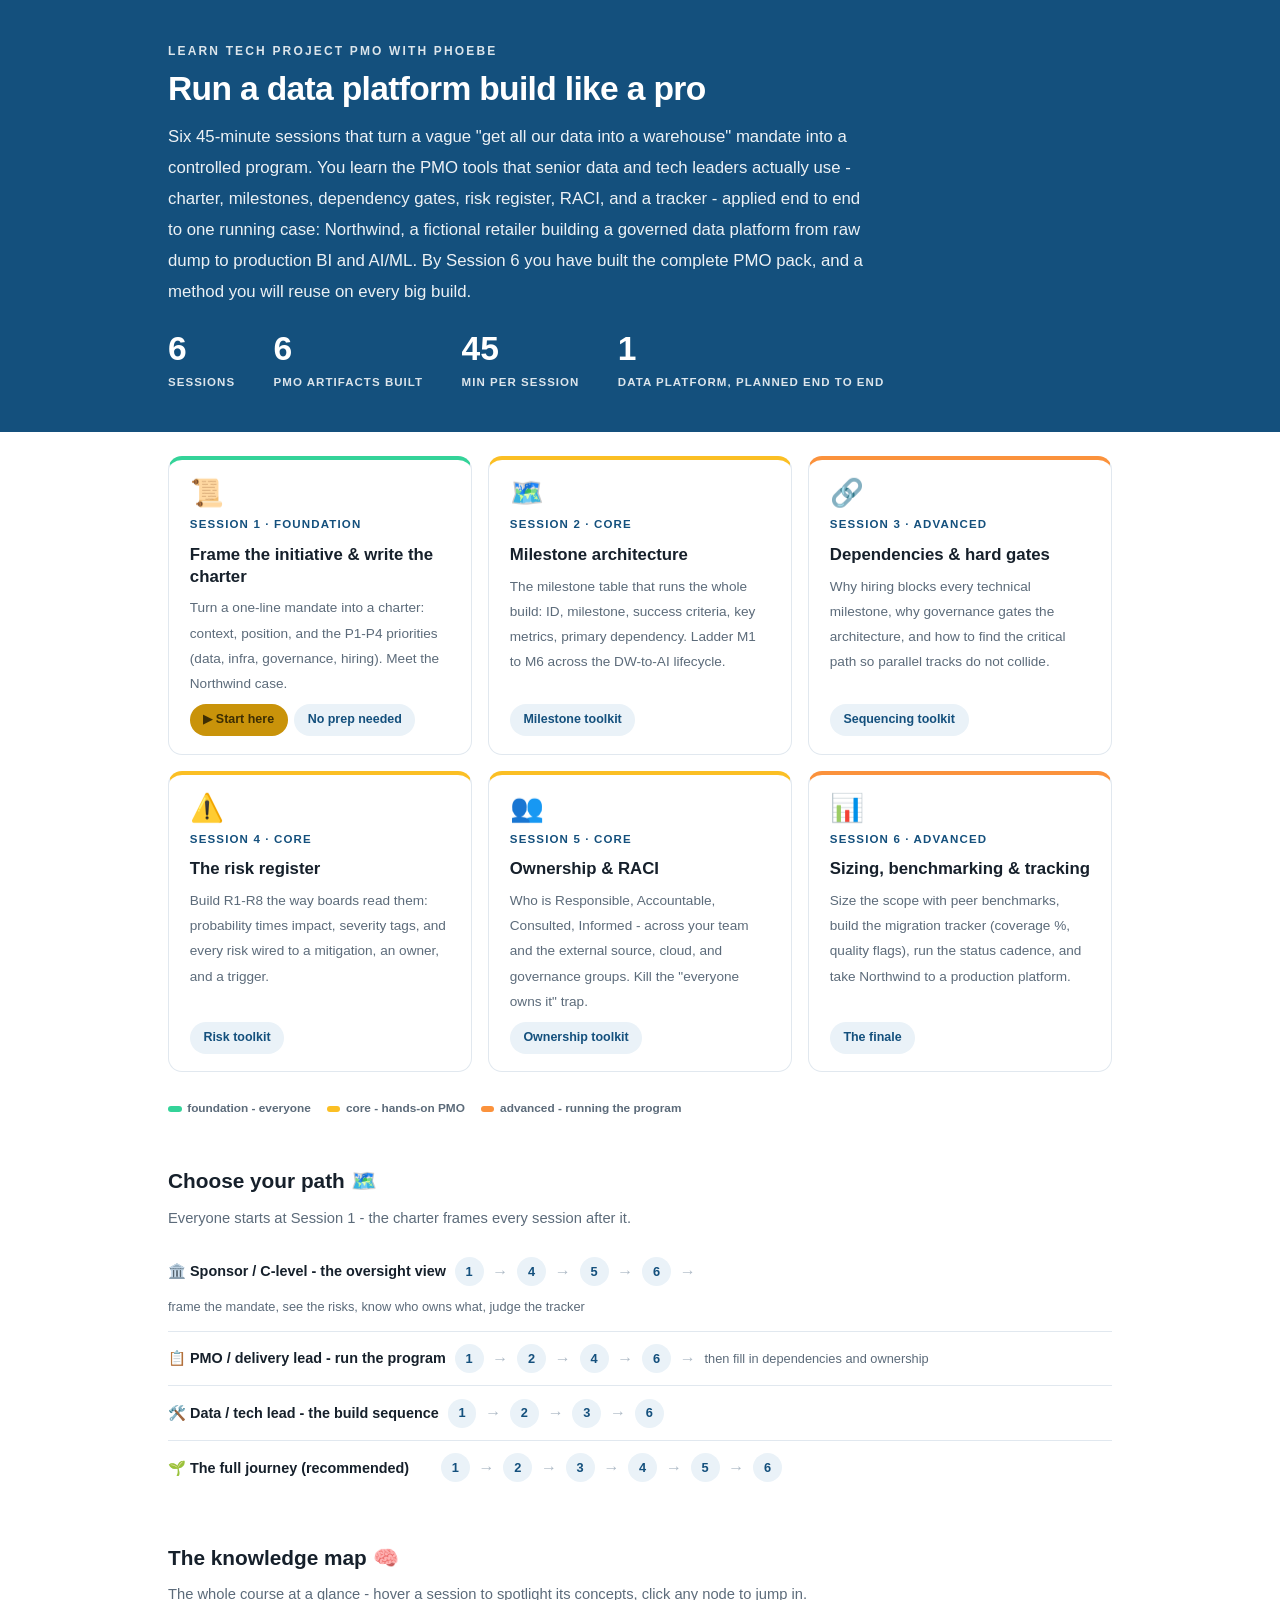
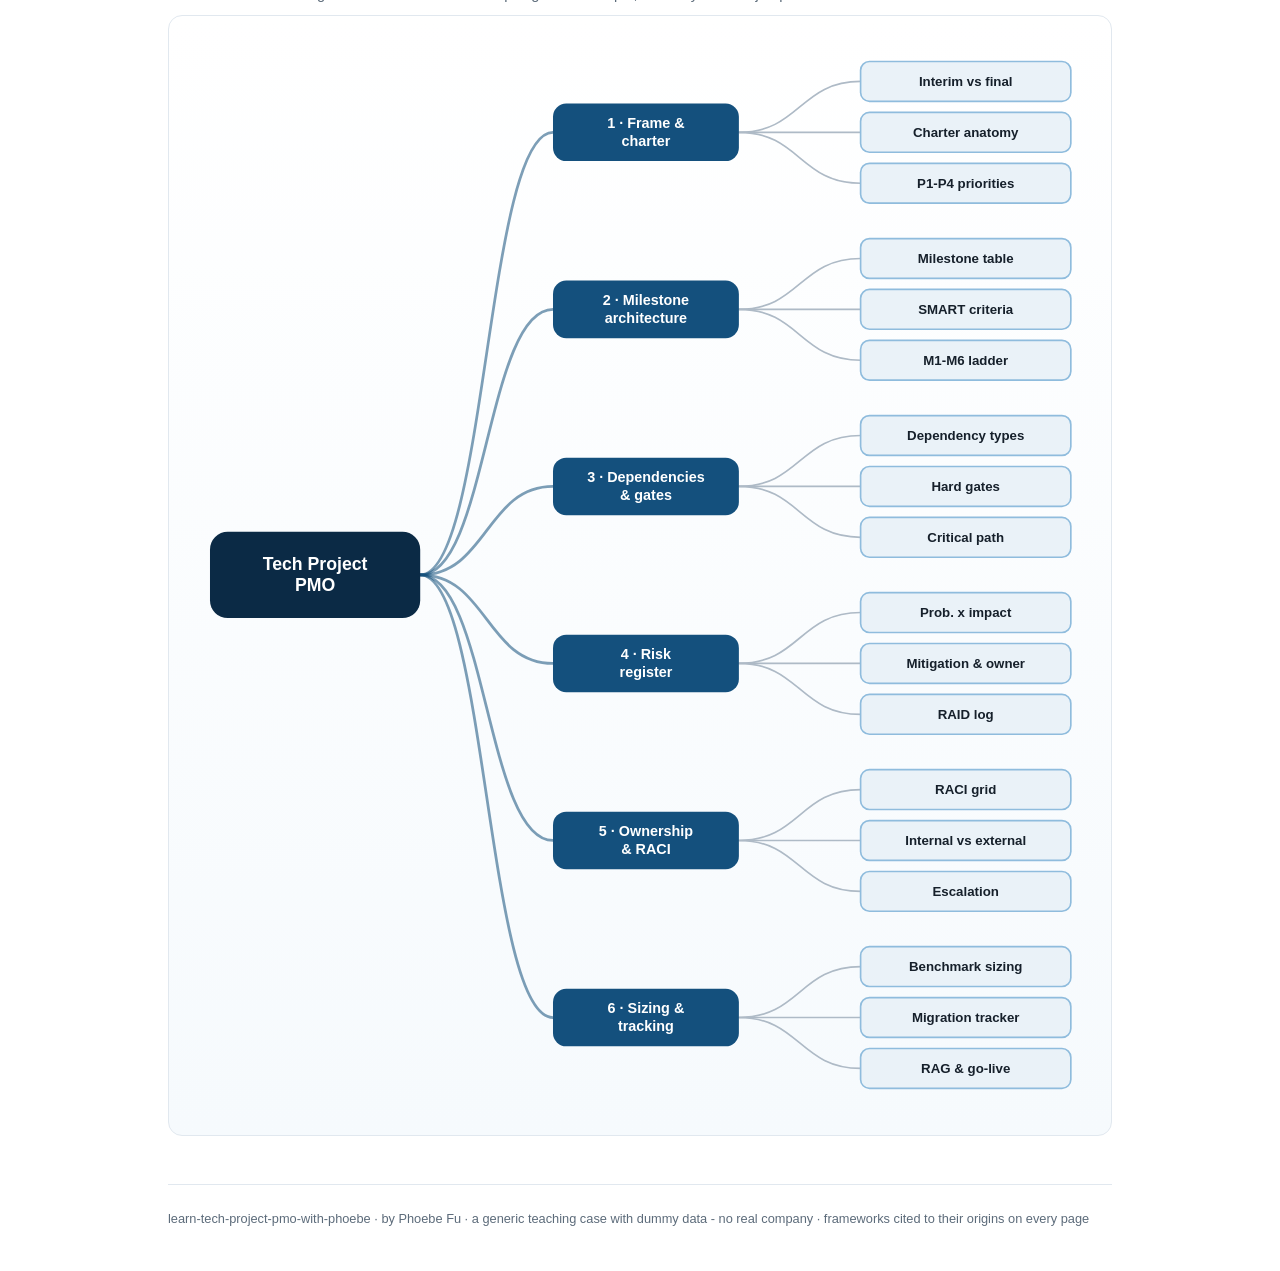
==== index.html @ c3e494a9 "Theme knowledge map from site CSS variables mindmap.js now reads --indigo/--indigo-deep/--indigo-50/" ====
<!DOCTYPE html>
<html lang="en">
<head>
<meta charset="UTF-8">
<meta name="viewport" content="width=device-width, initial-scale=1.0">
<title>learn tech project PMO with phoebe - run a data platform build like a pro</title>
<link rel="stylesheet" href="assets/style.css?v=1">
<style>
  .stats-row { display: flex; gap: 2.4rem; margin-top: 1.5rem; flex-wrap: wrap; }
  .stat b { display: block; font-size: 2.1rem; font-weight: 800; line-height: 1.05; font-variant-numeric: tabular-nums; }
  .stat span { font-size: .72rem; opacity: .85; text-transform: uppercase; letter-spacing: .09em; font-weight: 600; }

  .course-grid { display: grid; grid-template-columns: repeat(auto-fit, minmax(17rem, 1fr)); gap: 1rem; margin-top: 1.5rem; }
  .course-card {
    border: 1px solid var(--hairline);
    border-top: 4px solid var(--diff, var(--indigo));
    border-radius: var(--radius);
    padding: 1.2rem 1.3rem 1.1rem;
    display: flex;
    flex-direction: column;
    gap: .5rem;
    text-decoration: none;
    color: var(--ink);
    background: #fff;
    transition: box-shadow .15s ease, border-color .15s ease, transform .15s ease;
    position: relative;
  }
  .course-card:hover { border-color: var(--indigo-soft); border-top-color: var(--diff, var(--indigo)); box-shadow: 0 8px 28px rgba(20,80,125,.14); transform: translateY(-3px); }
  .course-card .cicon { font-size: 1.7rem; line-height: 1; }
  .course-card .cnum { font-size: .72rem; font-weight: 700; color: var(--indigo); text-transform: uppercase; letter-spacing: .1em; }
  .course-card h3 { font-size: 1.05rem; font-weight: 800; line-height: 1.3; }
  .course-card p { font-size: .85rem; color: var(--muted); flex: 1; }
  .course-card .meta { display: flex; gap: .4rem; flex-wrap: wrap; }

  .diff-legend { display: flex; gap: 1rem; margin-top: 1.6rem; font-size: .74rem; color: var(--muted); font-weight: 600; flex-wrap: wrap; }
  .diff-legend i { display: inline-block; width: .85rem; height: .35rem; border-radius: 999px; margin-right: .35rem; vertical-align: middle; }

  .paths { margin-top: 2.6rem; }
  .paths h2 { font-size: 1.3rem; font-weight: 800; margin-bottom: .3rem; }
  .paths .plede { color: var(--muted); font-size: .92rem; margin-bottom: .8rem; }
  .path { display: flex; gap: .55rem; align-items: center; padding: .75rem 0; border-bottom: .5px solid var(--hairline); flex-wrap: wrap; }
  .path:last-child { border-bottom: none; }
  .path b { min-width: 16.5rem; font-size: .9rem; }
  .path .pstep { background: var(--indigo-50); color: var(--indigo); border-radius: 999px; padding: .16rem .68rem; font-weight: 700; font-size: .8rem; text-decoration: none; transition: all .12s ease; }
  .path .pstep:hover { background: var(--indigo); color: #fff; }
  .path .parr { color: var(--faint); font-weight: 700; }

  .mm-section { margin-top: 1.6rem; }
  .mm-section h2 { font-size: 1.3rem; font-weight: 800; margin-bottom: .2rem; }
  .mm-section .mm-lede { color: var(--muted); font-size: .92rem; margin-bottom: .4rem; }
  .mm-wrap { border: 1px solid var(--hairline); border-radius: var(--radius); background: linear-gradient(180deg,#fff, #F6FAFD); padding: .6rem; overflow-x: auto; }
  .mm-svg { width: 100%; height: auto; display: block; max-width: 60rem; margin: 0 auto; min-width: 34rem; }
  .mm-link { cursor: pointer; text-decoration: none; }
  .mm-node rect { transition: opacity .15s ease, filter .15s ease; }
  .mm-node text { pointer-events: none; }
  .mm-link:hover .mm-node rect { filter: brightness(1.06); }
  .mm-edge { transition: opacity .15s ease; }
</style>
</head>
<body>

<header class="masthead">
  <div class="wrap">
    <div class="eyebrow">Learn Tech Project PMO with Phoebe</div>
    <h1>Run a data platform build like a pro</h1>
    <p class="sub">Six 45-minute sessions that turn a vague "get all our data into a warehouse" mandate into a controlled program. You learn the PMO tools that senior data and tech leaders actually use - charter, milestones, dependency gates, risk register, RACI, and a tracker - applied end to end to one running case: Northwind, a fictional retailer building a governed data platform from raw dump to production BI and AI/ML. By Session 6 you have built the complete PMO pack, and a method you will reuse on every big build.</p>
    <div class="stats-row">
      <div class="stat"><b data-count="6">6</b><span>sessions</span></div>
      <div class="stat"><b data-count="6">6</b><span>PMO artifacts built</span></div>
      <div class="stat"><b data-count="45">45</b><span>min per session</span></div>
      <div class="stat"><b data-count="1">1</b><span>data platform, planned end to end</span></div>
    </div>
  </div>
</header>

<main class="wrap">
  

  <section class="section">
    <div class="course-grid">
      <a class="course-card" href="courses/01-frame-the-initiative.html" style="--diff:#34D399">
        <span class="cicon">📜</span>
        <span class="cnum">Session 1 · foundation</span>
        <h3>Frame the initiative &amp; write the charter</h3>
        <p>Turn a one-line mandate into a charter: context, position, and the P1-P4 priorities (data, infra, governance, hiring). Meet the Northwind case.</p>
        <span class="meta"><span class="pill amber">▶ Start here</span><span class="pill light">No prep needed</span></span>
      </a>
      <a class="course-card" href="courses/02-milestone-architecture.html" style="--diff:#FBBF24">
        <span class="cicon">🗺️</span>
        <span class="cnum">Session 2 · core</span>
        <h3>Milestone architecture</h3>
        <p>The milestone table that runs the whole build: ID, milestone, success criteria, key metrics, primary dependency. Ladder M1 to M6 across the DW-to-AI lifecycle.</p>
        <span class="meta"><span class="pill light">Milestone toolkit</span></span>
      </a>
      <a class="course-card" href="courses/03-dependencies-and-gates.html" style="--diff:#FB923C">
        <span class="cicon">🔗</span>
        <span class="cnum">Session 3 · advanced</span>
        <h3>Dependencies &amp; hard gates</h3>
        <p>Why hiring blocks every technical milestone, why governance gates the architecture, and how to find the critical path so parallel tracks do not collide.</p>
        <span class="meta"><span class="pill light">Sequencing toolkit</span></span>
      </a>
      <a class="course-card" href="courses/04-the-risk-register.html" style="--diff:#FBBF24">
        <span class="cicon">⚠️</span>
        <span class="cnum">Session 4 · core</span>
        <h3>The risk register</h3>
        <p>Build R1-R8 the way boards read them: probability times impact, severity tags, and every risk wired to a mitigation, an owner, and a trigger.</p>
        <span class="meta"><span class="pill light">Risk toolkit</span></span>
      </a>
      <a class="course-card" href="courses/05-ownership-and-raci.html" style="--diff:#FBBF24">
        <span class="cicon">👥</span>
        <span class="cnum">Session 5 · core</span>
        <h3>Ownership &amp; RACI</h3>
        <p>Who is Responsible, Accountable, Consulted, Informed - across your team and the external source, cloud, and governance groups. Kill the "everyone owns it" trap.</p>
        <span class="meta"><span class="pill light">Ownership toolkit</span></span>
      </a>
      <a class="course-card" href="courses/06-sizing-and-tracking.html" style="--diff:#FB923C">
        <span class="cicon">📊</span>
        <span class="cnum">Session 6 · advanced</span>
        <h3>Sizing, benchmarking &amp; tracking</h3>
        <p>Size the scope with peer benchmarks, build the migration tracker (coverage %, quality flags), run the status cadence, and take Northwind to a production platform.</p>
        <span class="meta"><span class="pill light">The finale</span></span>
      </a>
    </div>
    <div class="diff-legend">
      <span><i style="background:#34D399"></i>foundation - everyone</span>
      <span><i style="background:#FBBF24"></i>core - hands-on PMO</span>
      <span><i style="background:#FB923C"></i>advanced - running the program</span>
    </div>

    <div class="paths">
      <h2>Choose your path 🗺️</h2>
      <p class="plede">Everyone starts at Session 1 - the charter frames every session after it.</p>
      <div class="path"><b>🏛️ Sponsor / C-level - the oversight view</b>
        <a class="pstep" href="courses/01-frame-the-initiative.html">1</a><span class="parr">→</span>
        <a class="pstep" href="courses/04-the-risk-register.html">4</a><span class="parr">→</span>
        <a class="pstep" href="courses/05-ownership-and-raci.html">5</a><span class="parr">→</span>
        <a class="pstep" href="courses/06-sizing-and-tracking.html">6</a><span class="parr">→</span>
        <span style="font-size:.8rem;color:var(--muted)">frame the mandate, see the risks, know who owns what, judge the tracker</span>
      </div>
      <div class="path"><b>📋 PMO / delivery lead - run the program</b>
        <a class="pstep" href="courses/01-frame-the-initiative.html">1</a><span class="parr">→</span>
        <a class="pstep" href="courses/02-milestone-architecture.html">2</a><span class="parr">→</span>
        <a class="pstep" href="courses/04-the-risk-register.html">4</a><span class="parr">→</span>
        <a class="pstep" href="courses/06-sizing-and-tracking.html">6</a><span class="parr">→</span>
        <span style="font-size:.8rem;color:var(--muted)">then fill in dependencies and ownership</span>
      </div>
      <div class="path"><b>🛠️ Data / tech lead - the build sequence</b>
        <a class="pstep" href="courses/01-frame-the-initiative.html">1</a><span class="parr">→</span>
        <a class="pstep" href="courses/02-milestone-architecture.html">2</a><span class="parr">→</span>
        <a class="pstep" href="courses/03-dependencies-and-gates.html">3</a><span class="parr">→</span>
        <a class="pstep" href="courses/06-sizing-and-tracking.html">6</a>
      </div>
      <div class="path"><b>🌱 The full journey (recommended)</b>
        <a class="pstep" href="courses/01-frame-the-initiative.html">1</a><span class="parr">→</span>
        <a class="pstep" href="courses/02-milestone-architecture.html">2</a><span class="parr">→</span>
        <a class="pstep" href="courses/03-dependencies-and-gates.html">3</a><span class="parr">→</span>
        <a class="pstep" href="courses/04-the-risk-register.html">4</a><span class="parr">→</span>
        <a class="pstep" href="courses/05-ownership-and-raci.html">5</a><span class="parr">→</span>
        <a class="pstep" href="courses/06-sizing-and-tracking.html">6</a>
      </div>
    </div>
  </section>

  <section class="section mm-section">
    <h2>The knowledge map 🧠</h2>
    <p class="mm-lede">The whole course at a glance - hover a session to spotlight its concepts, click any node to jump in.</p>
    <div class="mm-wrap"><div id="mindmap"></div></div>
  </section>

  <footer class="pagefoot">
    <span>learn-tech-project-pmo-with-phoebe · by Phoebe Fu · a generic teaching case with dummy data - no real company · frameworks cited to their origins on every page</span>
  </footer>
</main>

<script>
window.MINDMAP_DATA = {
  title: "Tech Project\nPMO",
  centerColor: "#0B2A45",
  sessions: [
    { label: "Frame &\ncharter", href: "courses/01-frame-the-initiative.html", color: "#34D399",
      concepts: [
        { label: "Interim vs final", href: "courses/01-frame-the-initiative.html" },
        { label: "Charter anatomy", href: "courses/01-frame-the-initiative.html" },
        { label: "P1-P4 priorities", href: "courses/01-frame-the-initiative.html" } ] },
    { label: "Milestone\narchitecture", href: "courses/02-milestone-architecture.html", color: "#FBBF24",
      concepts: [
        { label: "Milestone table", href: "courses/02-milestone-architecture.html" },
        { label: "SMART criteria", href: "courses/02-milestone-architecture.html" },
        { label: "M1-M6 ladder", href: "courses/02-milestone-architecture.html" } ] },
    { label: "Dependencies\n& gates", href: "courses/03-dependencies-and-gates.html", color: "#FB923C",
      concepts: [
        { label: "Dependency types", href: "courses/03-dependencies-and-gates.html" },
        { label: "Hard gates", href: "courses/03-dependencies-and-gates.html" },
        { label: "Critical path", href: "courses/03-dependencies-and-gates.html" } ] },
    { label: "Risk\nregister", href: "courses/04-the-risk-register.html", color: "#FBBF24",
      concepts: [
        { label: "Prob. x impact", href: "courses/04-the-risk-register.html" },
        { label: "Mitigation & owner", href: "courses/04-the-risk-register.html" },
        { label: "RAID log", href: "courses/04-the-risk-register.html" } ] },
    { label: "Ownership\n& RACI", href: "courses/05-ownership-and-raci.html", color: "#FBBF24",
      concepts: [
        { label: "RACI grid", href: "courses/05-ownership-and-raci.html" },
        { label: "Internal vs external", href: "courses/05-ownership-and-raci.html" },
        { label: "Escalation", href: "courses/05-ownership-and-raci.html" } ] },
    { label: "Sizing &\ntracking", href: "courses/06-sizing-and-tracking.html", color: "#FB923C",
      concepts: [
        { label: "Benchmark sizing", href: "courses/06-sizing-and-tracking.html" },
        { label: "Migration tracker", href: "courses/06-sizing-and-tracking.html" },
        { label: "RAG & go-live", href: "courses/06-sizing-and-tracking.html" } ] }
  ]
};
</script>
<script src="assets/mindmap.js?v=12"></script>
<script src="assets/app.js?v=1"></script>
</body>
</html>
---- assets/style.css ----
/* learn-claude-with-phoebe - editorial bold design system
   Accent: indigo #14507D · Ink: #16202B · Flagship: amber #C9930A */

:root {
  --indigo: #14507D;
  --indigo-deep: #0B2A45;
  --indigo-mid: #2E77AB;
  --indigo-soft: #8FBCDD;
  --indigo-50: #EAF2F8;
  --ink: #16202B;
  --muted: #5C6B7A;
  --faint: #AEBAC6;
  --hairline: #E1E8EF;
  --amber: #C9930A;
  --amber-ink: #3D2E03;
  --amber-50: #FBF3DD;
  --paper: #FFFFFF;
  --code-bg: #0E2233;
  --code-ink: #DCE9F3;
  --radius: 14px;
}

* { margin: 0; padding: 0; box-sizing: border-box; }

html { font-size: 16px; scroll-behavior: smooth; }
html.zoom-125 { font-size: 20px; }
html.zoom-150 { font-size: 24px; }

body {
  font-family: "Inter", -apple-system, BlinkMacSystemFont, "Segoe UI", Roboto, sans-serif;
  background: var(--paper);
  color: var(--ink);
  line-height: 1.85;
  font-feature-settings: "tnum";
}

.wrap { max-width: 62rem; margin: 0 auto; padding: 0 1.5rem; }

/* ---------- header band ---------- */
.masthead {
  background: var(--indigo);
  color: #fff;
  padding: 2.5rem 0 2.25rem;
}
.masthead .eyebrow {
  font-size: .75rem;
  letter-spacing: .18em;
  text-transform: uppercase;
  opacity: .85;
  font-weight: 600;
}
.masthead h1 {
  font-size: 2.1rem;
  line-height: 1.15;
  font-weight: 800;
  margin: .5rem 0 .75rem;
  letter-spacing: -.02em;
}
.masthead h1 .accent { color: inherit; }
.masthead .sub { font-size: 1.05rem; opacity: .92; max-width: 44rem; }

.chip-row { display: flex; flex-wrap: wrap; gap: .5rem; margin-top: 1.1rem; }
.chip {
  display: inline-flex;
  align-items: center;
  gap: .35rem;
  border-radius: 999px;
  padding: .25rem .8rem;
  font-size: .78rem;
  font-weight: 600;
  white-space: nowrap;
}
.chip.level { background: #fff; color: var(--indigo); }
.chip.audience { background: rgba(255,255,255,.16); color: #fff; border: 1px solid rgba(255,255,255,.35); }
.chip.time { background: var(--ink); color: #fff; font-variant-numeric: tabular-nums; }

/* ---------- agenda bar ---------- */
.agenda {
  display: flex;
  border-radius: 999px;
  overflow: hidden;
  margin: 1.4rem 0 0;
  font-size: .72rem;
  font-weight: 600;
  text-align: center;
  color: #fff;
}
.agenda span { padding: .45rem .3rem; white-space: nowrap; overflow: hidden; text-overflow: ellipsis; }
.agenda .a1 { background: var(--indigo-deep); }
.agenda .a2 { background: var(--indigo-mid); }
.agenda .a3 { background: var(--amber); color: var(--amber-ink); }
.agenda .a4 { background: var(--indigo-soft); }

/* ---------- toolbar ---------- */
.toolbar {
  position: sticky;
  top: 0;
  z-index: 40;
  background: rgba(255,255,255,.94);
  backdrop-filter: blur(6px);
  border-bottom: 1px solid var(--hairline);
  padding: .55rem 0;
}
.toolbar .wrap { display: flex; align-items: center; gap: .6rem; }
.toolbar .crumb { font-size: .8rem; color: var(--muted); font-weight: 600; margin-right: auto; }
.toolbar .crumb a { color: var(--indigo); text-decoration: none; }
.btn {
  border: 1px solid var(--hairline);
  background: #fff;
  color: var(--ink);
  border-radius: 999px;
  padding: .35rem .9rem;
  font-size: .78rem;
  font-weight: 600;
  cursor: pointer;
  font-family: inherit;
  transition: all .15s ease;
}
.btn:hover { border-color: var(--indigo); color: var(--indigo); }
.btn.primary { background: var(--indigo); border-color: var(--indigo); color: #fff; }
.btn.primary:hover { background: var(--indigo-deep); }

/* ---------- sections ---------- */
main { padding: 2.5rem 0 4rem; }

.section { margin-bottom: 2.8rem; }
.section-kicker { margin-bottom: 1rem; }
.section-kicker .klabel {
  display: block;
  font-size: .72rem;
  text-transform: uppercase;
  letter-spacing: .1em;
  color: var(--indigo);
  font-weight: 700;
  margin-bottom: .35rem;
}
.section-kicker h2 {
  font-size: 1.45rem;
  font-weight: 800;
  letter-spacing: -.01em;
  display: flex;
  align-items: center;
  gap: .7rem;
  flex-wrap: wrap;
}
.section-kicker .tag {
  border-radius: 999px;
  padding: .18rem .7rem;
  font-size: .7rem;
  font-weight: 700;
  text-transform: uppercase;
  letter-spacing: .08em;
}
.tag.concept { background: var(--indigo-50); color: var(--indigo); }
.tag.demo { background: var(--amber-50); color: var(--amber-ink); }
.tag.exercise { background: var(--ink); color: #fff; }

.lede { color: var(--muted); max-width: 46rem; margin-bottom: 1.4rem; line-height: 1.8; }

/* live vs self-study markers on cards */
.mode {
  font-size: .64rem;
  font-weight: 700;
  text-transform: uppercase;
  letter-spacing: .07em;
  padding: .14rem .6rem;
  border-radius: 999px;
  flex: none;
}
.mode.live { background: var(--indigo); color: #fff; }
.mode.self { background: #fff; color: var(--muted); border: 1px solid var(--hairline); }

/* ---------- accordions ---------- */
details.card {
  border: 1px solid var(--hairline);
  border-radius: var(--radius);
  margin-bottom: .8rem;
  overflow: hidden;
  background: #fff;
}
details.card[open] { border-color: var(--indigo-soft); box-shadow: 0 8px 28px rgba(20,80,125,.08); }
details.card summary {
  list-style: none;
  cursor: pointer;
  padding: 1rem 1.25rem;
  display: flex;
  align-items: center;
  gap: .75rem;
  font-weight: 700;
  font-size: 1.02rem;
  user-select: none;
}
details.card summary::-webkit-details-marker { display: none; }
details.card summary .dot {
  width: .6rem; height: .6rem;
  border-radius: 999px;
  background: var(--indigo);
  flex: none;
}
details.card summary .mini { margin-left: auto; font-size: .72rem; color: var(--muted); font-weight: 600; white-space: nowrap; }
details.card summary .caret { transition: transform .2s ease; color: var(--indigo); font-size: .8rem; }
details.card[open] summary .caret { transform: rotate(90deg); }
details.card .body { padding: 0 1.25rem 1.4rem; border-top: 1px solid var(--hairline); padding-top: 1.15rem; }
details.card .body p { margin-bottom: 1.05rem; max-width: 48rem; }
details.card .body p:last-child { margin-bottom: 0; }
details.card .body ul, details.card .body ol { margin: 0 0 1.1rem 1.2rem; max-width: 47rem; }
details.card .body li { margin-bottom: .65rem; }
details.card .body h4 { font-size: .95rem; font-weight: 700; margin: 1.1rem 0 .45rem; }
details.card .body h4:first-child { margin-top: 0; }

/* ---------- pills & legends ---------- */
.legend { display: flex; flex-wrap: wrap; gap: .5rem; margin: 0 0 1.2rem; }
.pill {
  display: inline-flex;
  align-items: center;
  gap: .4rem;
  border-radius: 999px;
  padding: .28rem .85rem;
  font-size: .78rem;
  font-weight: 600;
}
.pill.solid { background: var(--indigo); color: #fff; }
.pill.light { background: var(--indigo-50); color: var(--indigo); }
.pill.inkpill { background: var(--ink); color: #fff; }
.pill.amber, .pill.peach { background: var(--amber); color: var(--amber-ink); }
.pill.bare { color: var(--faint); }

/* ---------- 4D grid ---------- */
.grid-2 { display: grid; grid-template-columns: repeat(auto-fit, minmax(15rem, 1fr)); gap: .8rem; margin: .5rem 0 1rem; }
.d-card {
  border: 1px solid var(--hairline);
  border-left: 4px solid var(--indigo);
  border-radius: 10px;
  padding: 1rem 1.1rem;
}
.d-card h4 { font-size: .95rem; margin-bottom: .3rem; }
.d-card h4 .lead-letter { color: var(--indigo); }
.d-card p { font-size: .86rem; color: var(--muted); margin: 0; }

/* ---------- tables ---------- */
table.clean { width: 100%; border-collapse: collapse; font-size: .9rem; margin: .4rem 0 1rem; }
table.clean th {
  text-align: left;
  font-size: .72rem;
  text-transform: uppercase;
  letter-spacing: .08em;
  color: var(--muted);
  padding: .5rem .6rem;
  border-bottom: 2px solid var(--ink);
}
table.clean td { padding: .7rem .6rem; border-bottom: .5px solid var(--hairline); vertical-align: top; line-height: 1.7; }
table.clean td:first-child { font-weight: 600; }

/* ---------- prompt boxes ---------- */
.prompt-box {
  position: relative;
  background: var(--code-bg);
  color: var(--code-ink);
  border-radius: var(--radius);
  padding: 1.1rem 1.2rem;
  margin: 1rem 0 1.2rem;
  font-family: "SF Mono", ui-monospace, Menlo, Consolas, monospace;
  font-size: .84rem;
  line-height: 1.65;
  white-space: pre-wrap;
  word-break: break-word;
}
.prompt-box .label {
  position: absolute;
  top: -0.7rem;
  left: 1rem;
  background: var(--indigo);
  color: #fff;
  font-family: "Inter", -apple-system, sans-serif;
  font-size: .68rem;
  font-weight: 700;
  letter-spacing: .06em;
  text-transform: uppercase;
  border-radius: 999px;
  padding: .15rem .7rem;
}
.prompt-box.bad .label { background: var(--faint); color: var(--ink); }
.prompt-box.good .label { background: var(--amber); color: var(--amber-ink); }
.copy-btn {
  position: absolute;
  top: .7rem;
  right: .7rem;
  background: rgba(255,255,255,.1);
  border: 1px solid rgba(255,255,255,.25);
  color: #fff;
  border-radius: 999px;
  padding: .25rem .8rem;
  font-size: .72rem;
  font-weight: 600;
  cursor: pointer;
  font-family: "Inter", -apple-system, sans-serif;
  transition: background .15s ease;
}
.copy-btn:hover { background: rgba(255,255,255,.22); }
.copy-btn.copied { background: var(--amber); border-color: var(--amber); color: var(--amber-ink); }

/* ---------- demo steps ---------- */
.steps { counter-reset: step; margin: .6rem 0 1rem; }
.step {
  display: flex;
  gap: .9rem;
  padding: .85rem 0;
  border-bottom: .5px solid var(--hairline);
}
.step:last-child { border-bottom: none; }
.step::before {
  counter-increment: step;
  content: counter(step);
  flex: none;
  width: 1.7rem; height: 1.7rem;
  border-radius: 999px;
  background: var(--indigo-50);
  color: var(--indigo);
  font-weight: 700;
  font-size: .85rem;
  display: inline-flex;
  align-items: center;
  justify-content: center;
  margin-top: .1rem;
}
.step p { margin: 0; }

/* ---------- callouts ---------- */
.callout {
  border-radius: var(--radius);
  padding: 1rem 1.2rem;
  margin: 1rem 0;
  font-size: .92rem;
}
.callout.tip { background: var(--indigo-50); border-left: 4px solid var(--indigo); }
.callout.win { background: var(--amber-50); border-left: 4px solid var(--amber); }
.callout strong:first-child { display: block; margin-bottom: .2rem; }

.callout.example {
  background: #FFFFFF;
  border: 1px solid var(--hairline);
  border-left: 4px solid var(--amber);
  font-size: .9rem;
}
.callout.example .ex-pill {
  display: inline-block;
  background: var(--amber);
  color: var(--amber-ink);
  border-radius: 999px;
  padding: .15rem .7rem;
  font-size: .68rem;
  font-weight: 700;
  text-transform: uppercase;
  letter-spacing: .06em;
  margin-bottom: .5rem;
}
.callout.example p { margin: 0 0 .75rem; max-width: 47rem; }
.callout.example p:last-child { margin-bottom: 0; }
.callout.example ul { margin: 0 0 0 1.1rem; max-width: 46rem; }
.callout.example li { margin-bottom: .6rem; }
.callout.example li:last-child { margin-bottom: 0; }

/* ---------- zoomable figures ---------- */
figure.zoomable {
  border: 1px solid var(--hairline);
  border-radius: var(--radius);
  padding: 1.2rem;
  margin: 1rem 0 1.4rem;
  cursor: zoom-in;
  transition: box-shadow .15s ease;
  background: #fff;
}
figure.zoomable:hover { box-shadow: 0 8px 28px rgba(20,80,125,.12); }
figure.zoomable svg, figure.zoomable img { width: 100%; height: auto; display: block; }
figure.zoomable figcaption {
  margin-top: .6rem;
  font-size: .76rem;
  color: var(--muted);
  font-weight: 600;
  display: flex;
  align-items: center;
  gap: .4rem;
}

.lightbox {
  position: fixed;
  inset: 0;
  z-index: 100;
  background: rgba(22,32,43,.9);
  display: none;
  align-items: center;
  justify-content: center;
  padding: 3vh 3vw;
  cursor: zoom-out;
}
.lightbox.open { display: flex; }
.lightbox .inner {
  background: #fff;
  border-radius: var(--radius);
  padding: 2rem;
  max-width: 94vw;
  max-height: 92vh;
  overflow: auto;
}
.lightbox .inner svg, .lightbox .inner img { width: min(88vw, 70rem); height: auto; }
.lightbox .close-hint {
  position: fixed;
  top: 1rem; right: 1.4rem;
  color: #fff;
  font-size: .8rem;
  font-weight: 600;
  opacity: .8;
}

/* ---------- courses covered ---------- */
.covered { border: 1px solid var(--hairline); border-radius: var(--radius); overflow: hidden; }
.covered-row {
  display: flex;
  align-items: baseline;
  gap: .8rem;
  padding: .75rem 1.1rem;
  border-bottom: .5px solid var(--hairline);
  font-size: .9rem;
}
.covered-row:last-child { border-bottom: none; }
.covered-row .status { flex: none; }
.covered-row .name { font-weight: 600; }
.covered-row .note { margin-left: auto; color: var(--muted); font-size: .78rem; text-align: right; }

/* ---------- cheat sheet footer ---------- */
.cheat {
  background: var(--ink);
  color: #fff;
  border-radius: var(--radius);
  padding: 1.6rem 1.6rem 1.3rem;
  margin-top: 3rem;
}
.cheat h3 { font-size: 1.1rem; margin-bottom: 1rem; }
.cheat h3 span { color: var(--indigo-soft); }
.cheat .grid-2 { gap: 1rem; }
.cheat .cheat-item { border-left: 3px solid var(--indigo-mid); padding-left: .8rem; }
.cheat .cheat-item b { display: block; font-size: .85rem; color: var(--indigo-soft); }
.cheat .cheat-item span { font-size: .82rem; opacity: .85; }

footer.pagefoot {
  border-top: 1px solid var(--hairline);
  margin-top: 3rem;
  padding: 1.4rem 0 2.5rem;
  font-size: .8rem;
  color: var(--muted);
  display: flex;
  justify-content: space-between;
  flex-wrap: wrap;
  gap: .8rem;
}
footer.pagefoot a { color: var(--indigo); text-decoration: none; font-weight: 600; }

/* ---------- wayfinding: reading progress + section dots + part numbers ---------- */

#progress-bar {
  position: fixed;
  top: 0; left: 0;
  height: 3px;
  width: 0;
  background: linear-gradient(90deg, var(--indigo), var(--amber));
  z-index: 90;
}

.pagenav {
  position: fixed;
  right: 1.1rem;
  top: 50%;
  transform: translateY(-50%);
  z-index: 50;
  display: flex;
  flex-direction: column;
  gap: .55rem;
}
.pagenav a {
  width: .68rem; height: .68rem;
  border-radius: 999px;
  background: #fff;
  border: 2px solid var(--faint);
  display: block;
  position: relative;
  transition: all .15s ease;
}
.pagenav a:hover { border-color: var(--indigo); transform: scale(1.3); }
.pagenav a.active { background: var(--indigo); border-color: var(--indigo); }
.pagenav a .nlabel {
  position: absolute;
  right: 1.4rem;
  top: 50%;
  transform: translateY(-50%);
  background: var(--ink);
  color: #fff;
  font-size: .7rem;
  font-weight: 600;
  padding: .22rem .65rem;
  border-radius: 6px;
  white-space: nowrap;
  opacity: 0;
  pointer-events: none;
  transition: opacity .15s ease;
}
.pagenav a:hover .nlabel { opacity: 1; }
@media (max-width: 74rem) { .pagenav { display: none; } }

main { counter-reset: partnum -1; }
.section .section-kicker { position: relative; }
.section .section-kicker::before {
  counter-increment: partnum;
  content: counter(partnum, decimal-leading-zero);
  position: absolute;
  right: 0;
  top: -1.2rem;
  font-size: 4.4rem;
  font-weight: 800;
  color: var(--indigo-50);
  line-height: 1;
  font-variant-numeric: tabular-nums;
  pointer-events: none;
  z-index: 0;
}
.section .section-kicker > * { position: relative; z-index: 1; }

details.card summary { transition: background .15s ease; }
details.card summary:hover { background: #F6FAFD; }

/* ---------- journey strip: you are here in the series ---------- */
.journey {
  display: flex;
  align-items: center;
  gap: .45rem;
  margin-top: 1.1rem;
  flex-wrap: wrap;
}
.journey .jlabel { font-size: .7rem; font-weight: 700; text-transform: uppercase; letter-spacing: .09em; opacity: .8; margin-right: .3rem; }
.journey a {
  width: 1.7rem; height: 1.7rem;
  border-radius: 999px;
  display: inline-flex;
  align-items: center;
  justify-content: center;
  font-size: .8rem;
  font-weight: 700;
  text-decoration: none;
  color: #fff;
  border: 1.5px solid rgba(255,255,255,.45);
  transition: all .15s ease;
  font-variant-numeric: tabular-nums;
}
.journey a:hover { border-color: #fff; transform: scale(1.12); }
.journey a.here { background: #fff; color: var(--indigo); border-color: #fff; }
.journey a.dd-chip { width: auto; border-radius: 999px; padding: 0 .7rem; font-size: .72rem; }

/* ---------- check-yourself quiz ---------- */
.quiz-q {
  border: 1px solid var(--hairline);
  border-radius: var(--radius);
  padding: 1.1rem 1.25rem 1rem;
  margin-bottom: .9rem;
  background: #fff;
}
.quiz-q .qtext { font-weight: 700; margin-bottom: .7rem; }
.quiz-q .qopt {
  display: block;
  width: 100%;
  text-align: left;
  background: #fff;
  border: 1px solid var(--hairline);
  border-radius: 10px;
  padding: .6rem .9rem;
  margin-bottom: .5rem;
  font-size: .9rem;
  font-family: inherit;
  color: var(--ink);
  cursor: pointer;
  transition: all .15s ease;
}
.quiz-q .qopt:hover { border-color: var(--indigo); background: var(--indigo-50); }
.quiz-q .qopt.correct { background: var(--indigo); border-color: var(--indigo); color: #fff; font-weight: 600; }
.quiz-q .qopt.correct::after { content: "  ✓"; }
.quiz-q .qopt.wrong { background: #FEF2F2; border-color: #FCA5A5; color: #991B1B; animation: qshake .3s ease; }
.quiz-q .qopt.wrong::after { content: "  ✗ try again"; font-size: .78rem; }
.quiz-q .qopt:disabled { cursor: default; }
.quiz-q .qwhy {
  display: none;
  background: var(--amber-50);
  border-left: 4px solid var(--amber);
  border-radius: 8px;
  padding: .6rem .9rem;
  font-size: .86rem;
  margin-top: .3rem;
}
.quiz-q.answered .qwhy { display: block; }
@keyframes qshake {
  0%, 100% { transform: translateX(0); }
  25% { transform: translateX(-5px); }
  75% { transform: translateX(5px); }
}
.quiz-score { font-weight: 700; color: var(--indigo); margin-top: .4rem; }

@media (prefers-reduced-motion: reduce) {
  .quiz-q .qopt.wrong { animation: none; }
  .journey a:hover { transform: none; }
}

/* ---------- micro-interactions (react-bits inspired, vanilla) ---------- */

/* BlurText: staggered word reveal on the masthead headline */
.masthead h1 .bw {
  display: inline-block;
  opacity: 0;
  filter: blur(8px);
  transform: translateY(.35em);
  animation: bw-in .7s cubic-bezier(.22,.9,.35,1) forwards;
  animation-delay: var(--bw-delay, 0s);
}
@keyframes bw-in {
  to { opacity: 1; filter: blur(0); transform: translateY(0); }
}

/* SpotlightCard: cursor-following highlight on accordion cards */
details.card { position: relative; }
details.card::after {
  content: "";
  position: absolute;
  inset: 0;
  pointer-events: none;
  opacity: 0;
  transition: opacity .3s ease;
  background: radial-gradient(320px circle at var(--mx, 50%) var(--my, 50%), rgba(20,80,125,.09), transparent 65%);
}
details.card:hover::after { opacity: 1; }

/* ScrollReveal: sections rise in as they enter the viewport */
.js-reveal .section {
  opacity: 0;
  transform: translateY(16px);
  transition: opacity .6s ease, transform .6s cubic-bezier(.22,.9,.35,1);
}
.js-reveal .section.revealed { opacity: 1; transform: none; }

@media (prefers-reduced-motion: reduce) {
  .masthead h1 .bw { animation: none; opacity: 1; filter: none; transform: none; }
  details.card::after { display: none; }
  .js-reveal .section { opacity: 1; transform: none; transition: none; }
}

@media (max-width: 40rem) {
  .masthead h1 { font-size: 1.6rem; }
  .agenda span { font-size: .6rem; }
  .toolbar .crumb { display: none; }
}

@media print {
  .toolbar, .copy-btn { display: none; }
  details.card { border: 1px solid #ccc; }
}
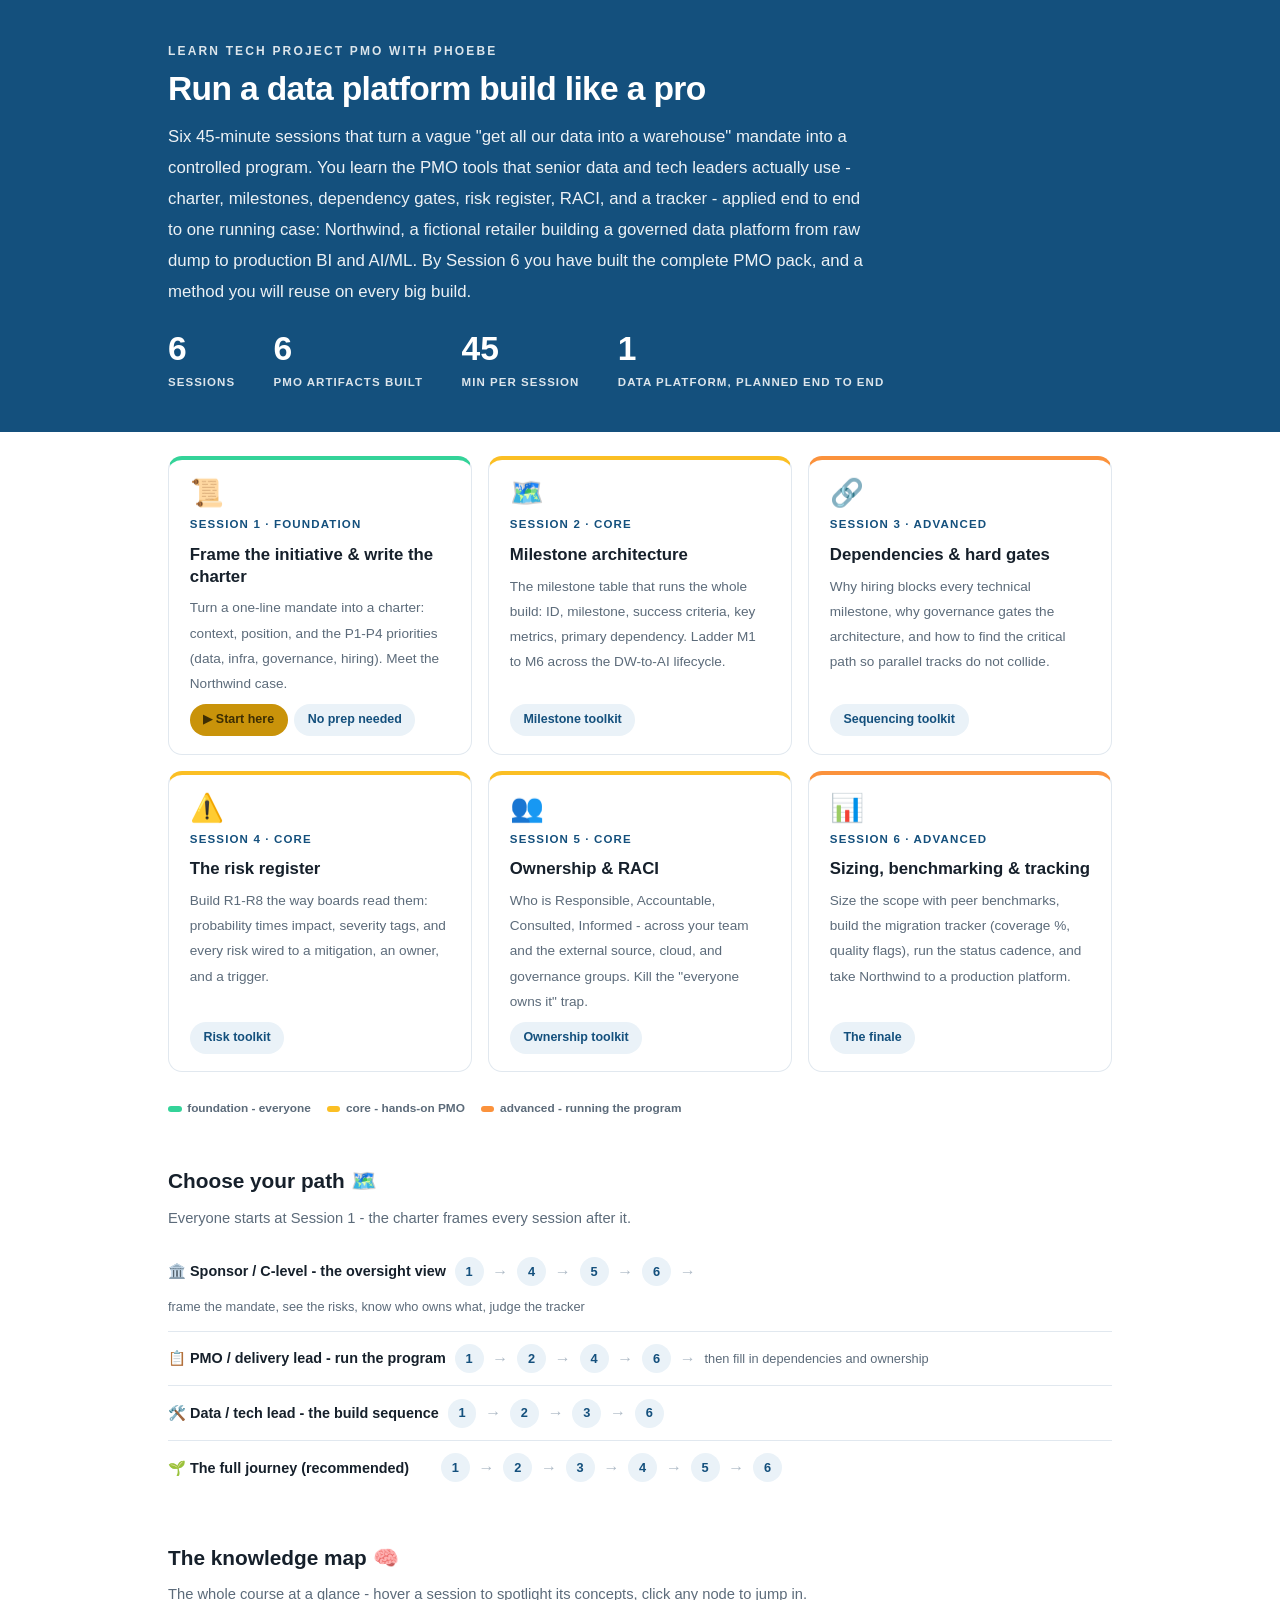
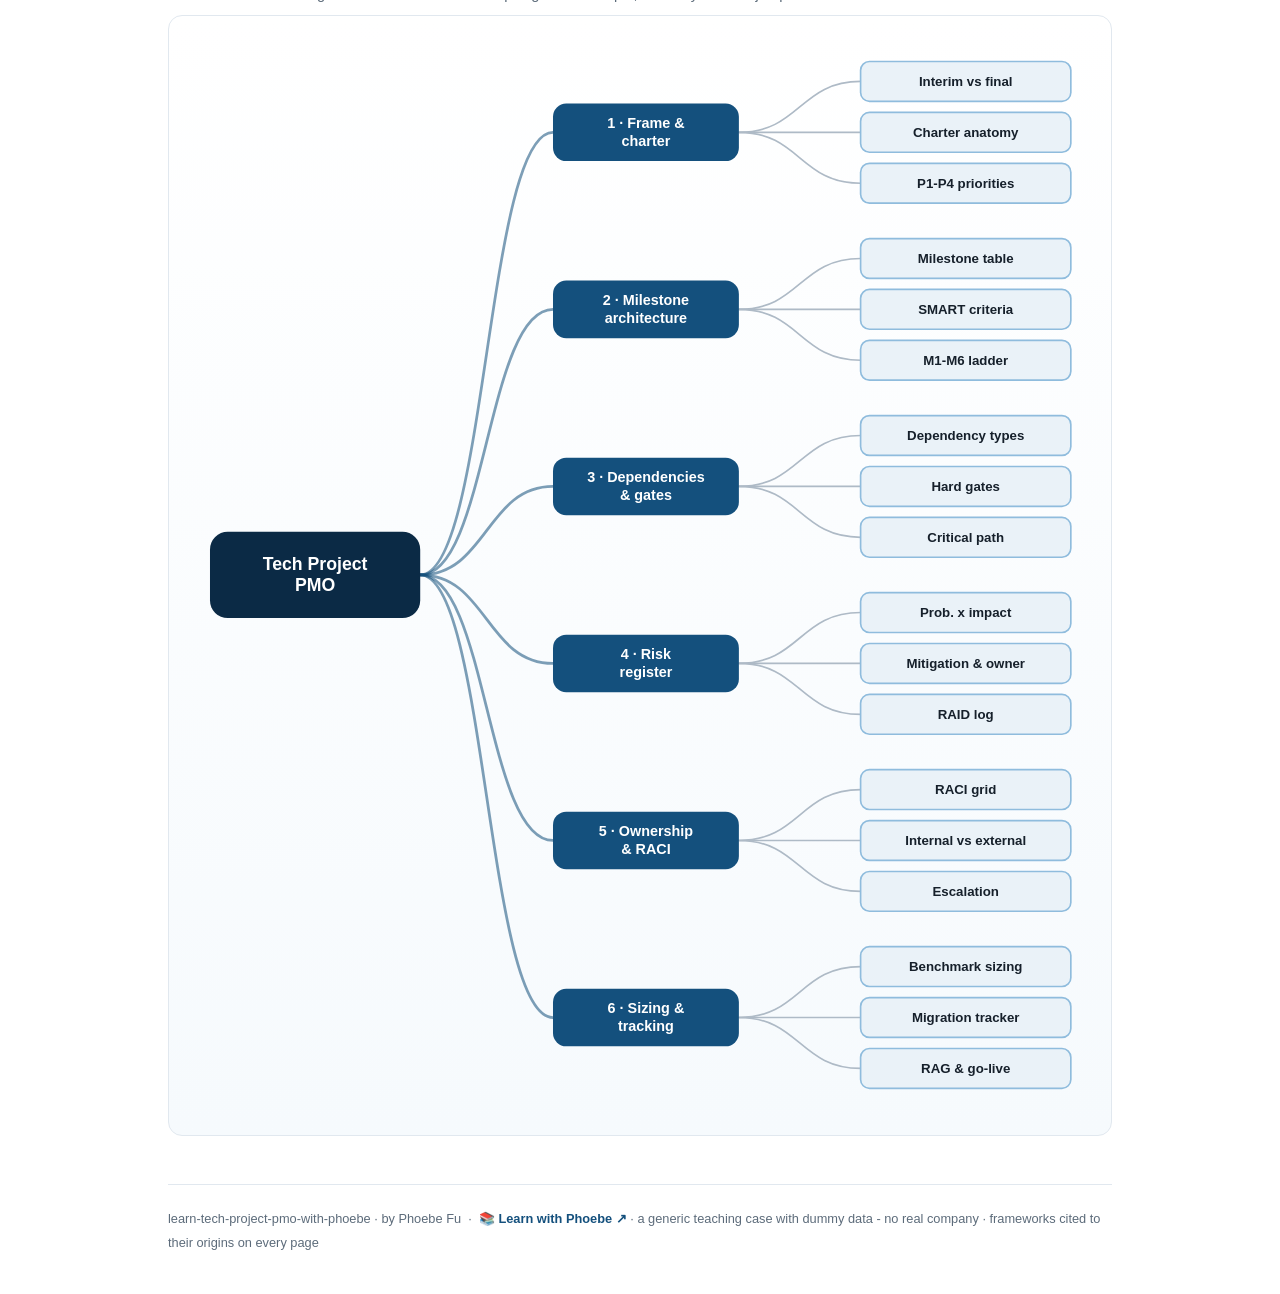
==== commit e07779bd: "Add Learn with Phoebe hub backlink to footers" ====
--- a/index.html
+++ b/index.html
@@ -168,7 +168,7 @@
   </section>
 
   <footer class="pagefoot">
-    <span>learn-tech-project-pmo-with-phoebe · by Phoebe Fu · a generic teaching case with dummy data - no real company · frameworks cited to their origins on every page</span>
+    <span>learn-tech-project-pmo-with-phoebe · by Phoebe Fu &nbsp;·&nbsp; 📚 <a href="https://phoebefu6.github.io/learn-with-phoebe/">Learn with Phoebe ↗</a> · a generic teaching case with dummy data - no real company · frameworks cited to their origins on every page</span>
   </footer>
 </main>
 
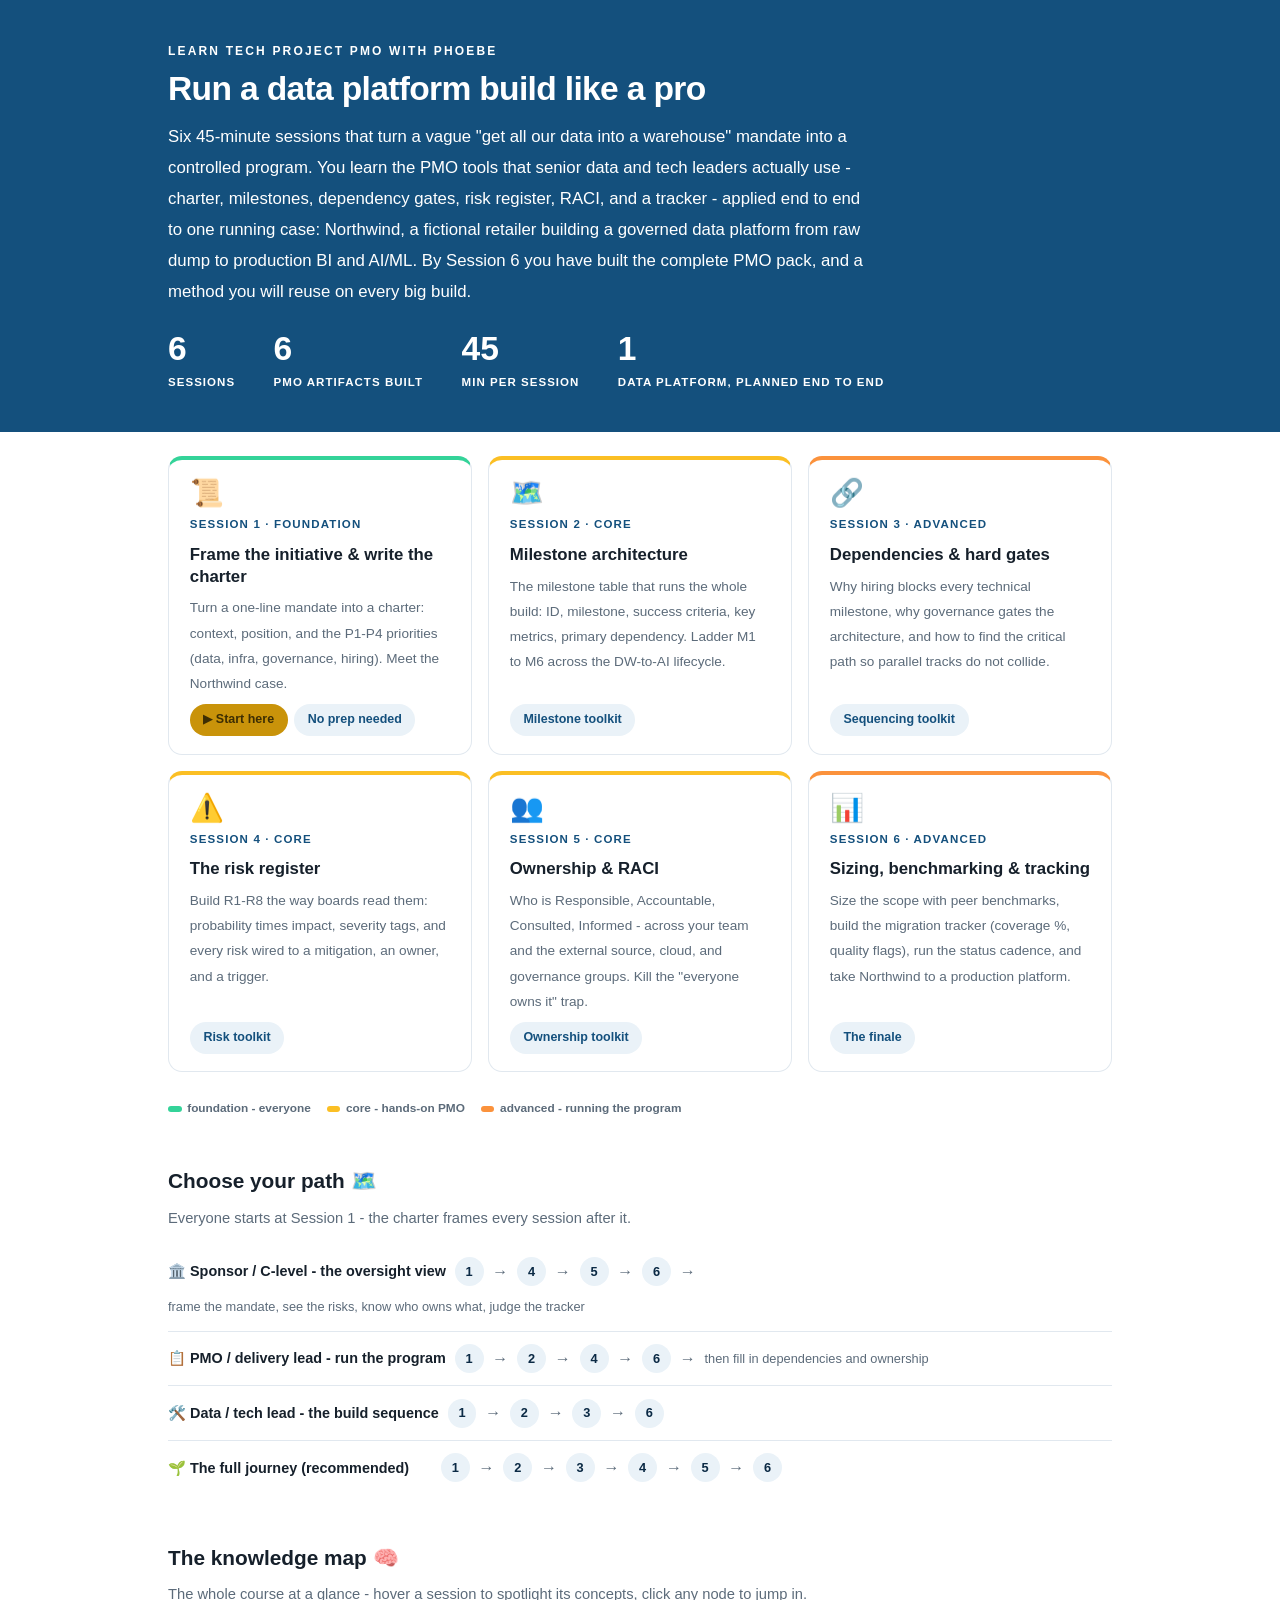
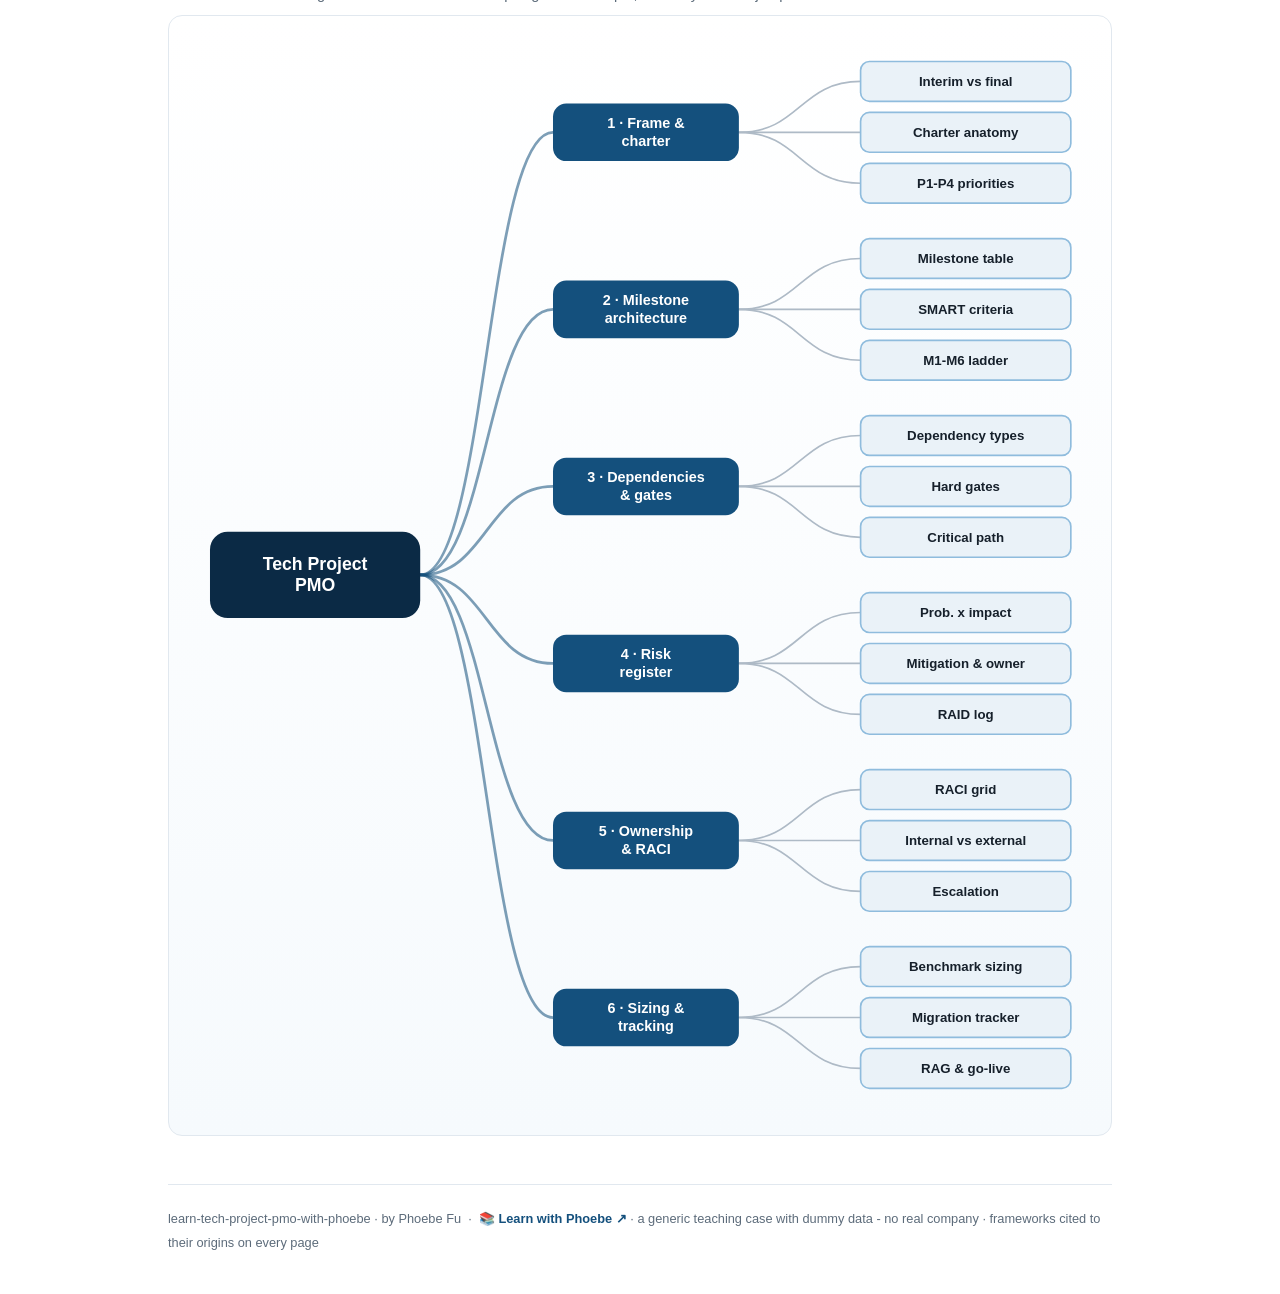
==== commit 70c6d47b: "Light surfaces everywhere: lightbox, cheat panel, code boxes; contrast and phone-width fixes Every d" ====
--- a/index.html
+++ b/index.html
@@ -3,12 +3,27 @@
 <head>
 <meta charset="UTF-8">
 <meta name="viewport" content="width=device-width, initial-scale=1.0">
+<!-- social:start -->
+<meta name="description" content="Six 45-minute sessions that turn a vague &quot;get all our data into a warehouse&quot; mandate into a controlled program. You learn the PMO tools that senior data and tech leaders actually use - charter...">
+<meta property="og:type" content="article">
+<meta property="og:site_name" content="Learn with Phoebe">
+<meta property="og:title" content="learn tech project PMO with phoebe - run a data platform build like a pro">
+<meta property="og:description" content="Six 45-minute sessions that turn a vague &quot;get all our data into a warehouse&quot; mandate into a controlled program. You learn the PMO tools that senior data and tech leaders actually use - charter...">
+<meta property="og:url" content="https://phoebefu6.github.io/learn-tech-project-pmo-with-phoebe/">
+<meta property="og:image" content="https://phoebefu6.github.io/learn-tech-project-pmo-with-phoebe/assets/og-cover.png">
+<meta property="og:image:width" content="1200">
+<meta property="og:image:height" content="630">
+<meta name="twitter:card" content="summary_large_image">
+<meta name="twitter:title" content="learn tech project PMO with phoebe - run a data platform build like a pro">
+<meta name="twitter:description" content="Six 45-minute sessions that turn a vague &quot;get all our data into a warehouse&quot; mandate into a controlled program. You learn the PMO tools that senior data and tech leaders actually use - charter...">
+<meta name="twitter:image" content="https://phoebefu6.github.io/learn-tech-project-pmo-with-phoebe/assets/og-cover.png">
+<!-- social:end -->
 <title>learn tech project PMO with phoebe - run a data platform build like a pro</title>
-<link rel="stylesheet" href="assets/style.css?v=1">
+<link rel="stylesheet" href="assets/style.css?v=36">
 <style>
   .stats-row { display: flex; gap: 2.4rem; margin-top: 1.5rem; flex-wrap: wrap; }
   .stat b { display: block; font-size: 2.1rem; font-weight: 800; line-height: 1.05; font-variant-numeric: tabular-nums; }
-  .stat span { font-size: .72rem; opacity: .85; text-transform: uppercase; letter-spacing: .09em; font-weight: 600; }
+  .stat span { font-size: .72rem; opacity: 1; text-transform: uppercase; letter-spacing: .09em; font-weight: 600; }
 
   .course-grid { display: grid; grid-template-columns: repeat(auto-fit, minmax(17rem, 1fr)); gap: 1rem; margin-top: 1.5rem; }
   .course-card {
@@ -41,9 +56,9 @@
   .path { display: flex; gap: .55rem; align-items: center; padding: .75rem 0; border-bottom: .5px solid var(--hairline); flex-wrap: wrap; }
   .path:last-child { border-bottom: none; }
   .path b { min-width: 16.5rem; font-size: .9rem; }
-  .path .pstep { background: var(--indigo-50); color: var(--indigo); border-radius: 999px; padding: .16rem .68rem; font-weight: 700; font-size: .8rem; text-decoration: none; transition: all .12s ease; }
+  .path .pstep { background: var(--indigo-50); color: var(--indigo-deep); border-radius: 999px; padding: .16rem .68rem; font-weight: 700; font-size: .8rem; text-decoration: none; transition: all .12s ease; }
   .path .pstep:hover { background: var(--indigo); color: #fff; }
-  .path .parr { color: var(--faint); font-weight: 700; }
+  .path .parr { color: var(--muted); font-weight: 700; }
 
   .mm-section { margin-top: 1.6rem; }
   .mm-section h2 { font-size: 1.3rem; font-weight: 800; margin-bottom: .2rem; }
@@ -210,7 +225,7 @@
   ]
 };
 </script>
-<script src="assets/mindmap.js?v=12"></script>
-<script src="assets/app.js?v=1"></script>
+<script src="assets/mindmap.js?v=17"></script>
+<script src="assets/app.js?v=36"></script>
 </body>
 </html>
--- a/assets/style.css
+++ b/assets/style.css
@@ -15,8 +15,8 @@
   --amber-ink: #3D2E03;
   --amber-50: #FBF3DD;
   --paper: #FFFFFF;
-  --code-bg: #0E2233;
-  --code-ink: #DCE9F3;
+  --code-bg: #EAF2F8;
+  --code-ink: #16202B;
   --radius: 14px;
 }
 
@@ -46,7 +46,7 @@
   font-size: .75rem;
   letter-spacing: .18em;
   text-transform: uppercase;
-  opacity: .85;
+  opacity: 1;
   font-weight: 600;
 }
 .masthead h1 {
@@ -57,7 +57,7 @@
   letter-spacing: -.02em;
 }
 .masthead h1 .accent { color: inherit; }
-.masthead .sub { font-size: 1.05rem; opacity: .92; max-width: 44rem; }
+.masthead .sub { font-size: 1.05rem; opacity: 1; max-width: 44rem; }
 
 .chip-row { display: flex; flex-wrap: wrap; gap: .5rem; margin-top: 1.1rem; }
 .chip {
@@ -71,7 +71,7 @@
   white-space: nowrap;
 }
 .chip.level { background: #fff; color: var(--indigo); }
-.chip.audience { background: rgba(255,255,255,.16); color: #fff; border: 1px solid rgba(255,255,255,.35); }
+.chip.audience { background: rgba(255,255,255,.08); color: #fff; border: 1px solid rgba(255,255,255,.35); }
 .chip.time { background: var(--ink); color: #fff; font-variant-numeric: tabular-nums; }
 
 /* ---------- agenda bar ---------- */
@@ -89,7 +89,7 @@
 .agenda .a1 { background: var(--indigo-deep); }
 .agenda .a2 { background: var(--indigo-mid); }
 .agenda .a3 { background: var(--amber); color: var(--amber-ink); }
-.agenda .a4 { background: var(--indigo-soft); }
+.agenda .a4 { background: var(--indigo-soft); color: var(--ink); }
 
 /* ---------- toolbar ---------- */
 .toolbar {
@@ -101,8 +101,9 @@
   border-bottom: 1px solid var(--hairline);
   padding: .55rem 0;
 }
-.toolbar .wrap { display: flex; align-items: center; gap: .6rem; }
-.toolbar .crumb { font-size: .8rem; color: var(--muted); font-weight: 600; margin-right: auto; }
+.toolbar .wrap { display: flex; align-items: center; gap: .5rem; flex-wrap: nowrap; }
+.toolbar .crumb { font-size: .8rem; color: var(--muted); font-weight: 600; margin-right: auto; min-width: 0; white-space: nowrap; overflow: hidden; text-overflow: ellipsis; }
+.toolbar .btn { white-space: nowrap; flex: none; padding: .38rem .8rem; font-size: .78rem; line-height: 1.2; }
 .toolbar .crumb a { color: var(--indigo); text-decoration: none; }
 .btn {
   border: 1px solid var(--hairline);
@@ -223,7 +224,7 @@
 .pill.light { background: var(--indigo-50); color: var(--indigo); }
 .pill.inkpill { background: var(--ink); color: #fff; }
 .pill.amber, .pill.peach { background: var(--amber); color: var(--amber-ink); }
-.pill.bare { color: var(--faint); }
+.pill.bare { color: var(--muted); }
 
 /* ---------- 4D grid ---------- */
 .grid-2 { display: grid; grid-template-columns: repeat(auto-fit, minmax(15rem, 1fr)); gap: .8rem; margin: .5rem 0 1rem; }
@@ -252,10 +253,11 @@
 table.clean td:first-child { font-weight: 600; }
 
 /* ---------- prompt boxes ---------- */
-.prompt-box {
+.prompt-box{
   position: relative;
-  background: var(--code-bg);
-  color: var(--code-ink);
+  background: #EAF2F8;
+  border: 1px solid #E1E8EF;
+  color: #16202B;
   border-radius: var(--radius);
   padding: 1.1rem 1.2rem;
   margin: 1rem 0 1.2rem;
@@ -265,12 +267,12 @@
   white-space: pre-wrap;
   word-break: break-word;
 }
-.prompt-box .label {
+.prompt-box .label{
   position: absolute;
   top: -0.7rem;
   left: 1rem;
-  background: var(--indigo);
-  color: #fff;
+  background: #14507D;
+  color: #FFFFFF;
   font-family: "Inter", -apple-system, sans-serif;
   font-size: .68rem;
   font-weight: 700;
@@ -281,13 +283,13 @@
 }
 .prompt-box.bad .label { background: var(--faint); color: var(--ink); }
 .prompt-box.good .label { background: var(--amber); color: var(--amber-ink); }
-.copy-btn {
+.copy-btn{
   position: absolute;
   top: .7rem;
   right: .7rem;
-  background: rgba(255,255,255,.1);
-  border: 1px solid rgba(255,255,255,.25);
-  color: #fff;
+  background: #FFFFFF;
+  border: 1px solid #E1E8EF;
+  color: #16202B;
   border-radius: 999px;
   padding: .25rem .8rem;
   font-size: .72rem;
@@ -296,17 +298,21 @@
   font-family: "Inter", -apple-system, sans-serif;
   transition: background .15s ease;
 }
-.copy-btn:hover { background: rgba(255,255,255,.22); }
+.copy-btn:hover { background: #E1E8EF; }
 .copy-btn.copied { background: var(--amber); border-color: var(--amber); color: var(--amber-ink); }
 
 /* ---------- demo steps ---------- */
 .steps { counter-reset: step; margin: .6rem 0 1rem; }
 .step {
-  display: flex;
-  gap: .9rem;
+  display: grid;
+  grid-template-columns: max-content minmax(0, 1fr);
+  column-gap: .9rem;
+  row-gap: .2rem;
   padding: .85rem 0;
   border-bottom: .5px solid var(--hairline);
 }
+.step > * { grid-column: 2; min-width: 0; }
+.step > .prompt-box { margin: .8rem 0 .4rem; }
 .step:last-child { border-bottom: none; }
 .step::before {
   counter-increment: step;
@@ -382,11 +388,11 @@
   gap: .4rem;
 }
 
-.lightbox {
+.lightbox{
   position: fixed;
   inset: 0;
   z-index: 100;
-  background: rgba(22,32,43,.9);
+  background: rgba(255,255,255,.97);
   display: none;
   align-items: center;
   justify-content: center;
@@ -394,8 +400,10 @@
   cursor: zoom-out;
 }
 .lightbox.open { display: flex; }
-.lightbox .inner {
+.lightbox .inner{
   background: #fff;
+  border: 1px solid #E1E8EF;
+  box-shadow: 0 10px 40px rgba(22,32,43,.14);
   border-radius: var(--radius);
   padding: 2rem;
   max-width: 94vw;
@@ -403,13 +411,12 @@
   overflow: auto;
 }
 .lightbox .inner svg, .lightbox .inner img { width: min(88vw, 70rem); height: auto; }
-.lightbox .close-hint {
+.lightbox .close-hint{
   position: fixed;
   top: 1rem; right: 1.4rem;
-  color: #fff;
+  color: #16202B;
   font-size: .8rem;
   font-weight: 600;
-  opacity: .8;
 }
 
 /* ---------- courses covered ---------- */
@@ -428,19 +435,20 @@
 .covered-row .note { margin-left: auto; color: var(--muted); font-size: .78rem; text-align: right; }
 
 /* ---------- cheat sheet footer ---------- */
-.cheat {
-  background: var(--ink);
-  color: #fff;
+.cheat{
+  background: #EAF2F8;
+  border: 1px solid #E1E8EF;
+  color: #16202B;
   border-radius: var(--radius);
   padding: 1.6rem 1.6rem 1.3rem;
   margin-top: 3rem;
 }
 .cheat h3 { font-size: 1.1rem; margin-bottom: 1rem; }
-.cheat h3 span { color: var(--indigo-soft); }
+.cheat h3 span { color: #14507D; }
 .cheat .grid-2 { gap: 1rem; }
 .cheat .cheat-item { border-left: 3px solid var(--indigo-mid); padding-left: .8rem; }
-.cheat .cheat-item b { display: block; font-size: .85rem; color: var(--indigo-soft); }
-.cheat .cheat-item span { font-size: .82rem; opacity: .85; }
+.cheat .cheat-item b { display: block; font-size: .85rem; color: #0B2A45; }
+.cheat .cheat-item span { font-size: .82rem; color: #5C6B7A; }
 
 footer.pagefoot {
   border-top: 1px solid var(--hairline);
@@ -535,7 +543,7 @@
   margin-top: 1.1rem;
   flex-wrap: wrap;
 }
-.journey .jlabel { font-size: .7rem; font-weight: 700; text-transform: uppercase; letter-spacing: .09em; opacity: .8; margin-right: .3rem; }
+.journey .jlabel { font-size: .7rem; font-weight: 700; text-transform: uppercase; letter-spacing: .09em; opacity: 1; margin-right: .3rem; }
 .journey a {
   width: 1.7rem; height: 1.7rem;
   border-radius: 999px;
@@ -658,3 +666,140 @@
   .toolbar, .copy-btn { display: none; }
   details.card { border: 1px solid #ccc; }
 }
+
+/* === LWP-PATCH v2 === */
+/* palette-agnostic aliases: 75 repos use --indigo/--amber, 1 uses --pine/--clay */
+:root {
+  --pv-accent: var(--indigo, var(--pine, #334155));
+  --pv-flag: var(--amber, var(--clay, #B45309));
+  --pv-flag-50: var(--amber-50, var(--clay-50, #FEF3E2));
+}
+
+/* ============================================================
+   v2 - readable on a phone + reading modes
+   Layout only. No palette tokens are changed.
+   ============================================================ */
+
+/* --- skip link --- */
+.skip-link {
+  position: absolute; left: -9999px; top: 0; z-index: 200;
+  background: var(--pv-accent); color: #fff;
+  padding: .7rem 1.1rem; border-radius: 0 0 var(--radius) 0;
+  font-weight: 700; font-size: .85rem; text-decoration: none;
+}
+.skip-link:focus { left: 0; }
+
+/* --- visible keyboard focus everywhere --- */
+:focus-visible {
+  outline: 3px solid var(--pv-flag);
+  outline-offset: 2px;
+  border-radius: 4px;
+}
+
+/* --- diagrams: hold authored width, scroll instead of shrinking --- */
+.figscroll { overflow-x: auto; -webkit-overflow-scrolling: touch; overscroll-behavior-x: contain; }
+.figscroll::-webkit-scrollbar { height: 6px; }
+.figscroll::-webkit-scrollbar-thumb { background: var(--faint); border-radius: 3px; }
+
+/* --- tables: scroll container + sticky row label --- */
+.tablescroll { overflow-x: auto; -webkit-overflow-scrolling: touch; border-radius: var(--radius); }
+
+/* --- section contents counter --- */
+.sec-meta {
+  display: block; margin-top: .3rem;
+  font-size: .72rem; font-weight: 700; letter-spacing: .06em;
+  text-transform: uppercase; color: var(--muted);
+  font-variant-numeric: tabular-nums;
+}
+
+/* --- study-mode switch --- */
+.btn.mode-on { background: var(--pv-flag); border-color: var(--pv-flag); color: #fff; }
+
+/* --- deep-linked card gets a moment of emphasis --- */
+details.card.linked { border-color: var(--pv-flag); box-shadow: 0 0 0 3px var(--pv-flag-50); }
+
+@media (max-width: 820px) {
+  /* labels keep the size they were drawn at; the figure scrolls */
+  figure.zoomable svg { min-width: 820px; }
+  .figscroll .mm-svg, .mindmap svg { min-width: 840px; }
+
+  table.clean { min-width: 620px; }
+  table.clean th:first-child,
+  table.clean td:first-child {
+    position: sticky; left: 0; background: #fff;
+    box-shadow: 1px 0 0 var(--hairline);
+  }
+
+  pre, .prompt-box { overflow-x: auto; }
+
+  /* 44px tap targets */
+  details.card summary { min-height: 44px; }
+  .qopt { min-height: 44px; display: flex; align-items: center; padding: .7rem .9rem; }
+  .toolbar .btn, .pagefoot a { min-height: 44px; display: inline-flex; align-items: center; justify-content: center; }
+  .toolbar .crumb, .toolbar #zoom-toggle { display: none; }
+  .toolbar .btn { flex: 1 1 0; padding: .3rem .4rem; font-size: .72rem; }
+  table.clean { display: block; overflow-x: auto; -webkit-overflow-scrolling: touch; }
+}
+
+@media (max-width: 640px) {
+  /* long inline code tokens and nowrap chips are the two things that still
+     forced the page sideways below 640px: let them break rather than push
+     the layout. Inside the media query only - desktop is untouched. */
+  :not(pre) > code, .prompt-box span, code span,
+  p span, li span, td span { overflow-wrap: anywhere; word-break: break-word; }
+  .chip, .syn-chip, .pill, .mode, .tag { white-space: normal; max-width: 100%; }
+
+  /* the agenda bar truncated its own labels into nonsense - stack it */
+  .agenda { flex-direction: column; align-items: stretch; gap: .3rem; }
+  .agenda span { font-size: .74rem; text-align: left; padding: .4rem .7rem; flex: none !important; }
+  .chip-row, .legend { flex-wrap: wrap; }
+  .journey { flex-wrap: wrap; row-gap: .45rem; }
+}
+
+/* --- print: a session should print as a complete handout --- */
+@media print {
+  .pagenav, #progress-bar, .skip-link, .journey, .lightbox { display: none !important; }
+  details.card > .body { display: block !important; }
+  details.card, figure, table.clean, .callout { break-inside: avoid; page-break-inside: avoid; }
+  figure.zoomable svg { min-width: 0; max-width: 100%; }
+  .figscroll, .tablescroll { overflow: visible; }
+  a[href^="http"]::after { content: " (" attr(href) ")"; font-size: .72rem; color: #555; }
+}
+
+/* swipe hint: own line, only when the diagram really does scroll */
+figure.zoomable.can-scroll figcaption { flex-wrap: wrap; }
+figure.zoomable.can-scroll figcaption::after {
+  content: "swipe the diagram \2192";
+  flex: 0 0 100%;
+  margin-top: .2rem;
+  font-size: .72rem;
+  font-weight: 700;
+  letter-spacing: .04em;
+  color: var(--pv-flag);
+}
+/* === /LWP-PATCH === */
+
+/* layout-patch-3: phone-width overflow (2026-10-10) */
+.sql-bar { flex-wrap: wrap; }
+@media (max-width: 480px) {
+  .covered-row { flex-wrap: wrap; }
+  .covered-row .note { margin-left: 0; text-align: left; flex-basis: 100%; }
+  details.card summary { flex-wrap: wrap; }
+  details.card summary .mini { white-space: normal; }
+  .wk, .sqlbox, .prompt-box, pre { max-width: 100%; overflow-x: auto; }
+  .mono, code, strong, .note { overflow-wrap: anywhere; }
+  select, input[type=range], label { max-width: 100%; }
+  canvas, svg, img { max-width: 100%; height: auto; }
+  .tree-kids, .tree-node-wrap, .tree-node, .rb-night, .al-row, .gd-field, .tl-row, .sl-row { max-width: 100%; overflow-x: auto; }
+  .tl-cols, .sl-cols, .bb-cols, .ev-cols, [class$="-cols"] { grid-template-columns: 1fr !important; display: grid; }
+  .tl-cols > *, .sl-cols > *, [class$="-cols"] > * { min-width: 0; max-width: 100%; }
+  .mono { white-space: normal; }
+  .er-w, .bb-lab, .tl-lev, .sl-lev { max-width: 100%; white-space: normal; }
+}
+/* contrast-patch-2b */
+.cheat a { color: var(--indigo-deep, var(--ink)); }
+.chip.audience { background: transparent; border-color: rgba(255,255,255,.55); }
+.masthead a, .masthead .sub a { color: #fff; text-decoration: underline; text-underline-offset: 2px; }
+.prompt-box b, .prompt-box strong { color: var(--indigo-deep, var(--ink)); }
+.prompt-box span, .prompt-box em, .prompt-box i { color: inherit; }
+.pp-stamp i { color: var(--ink); }
